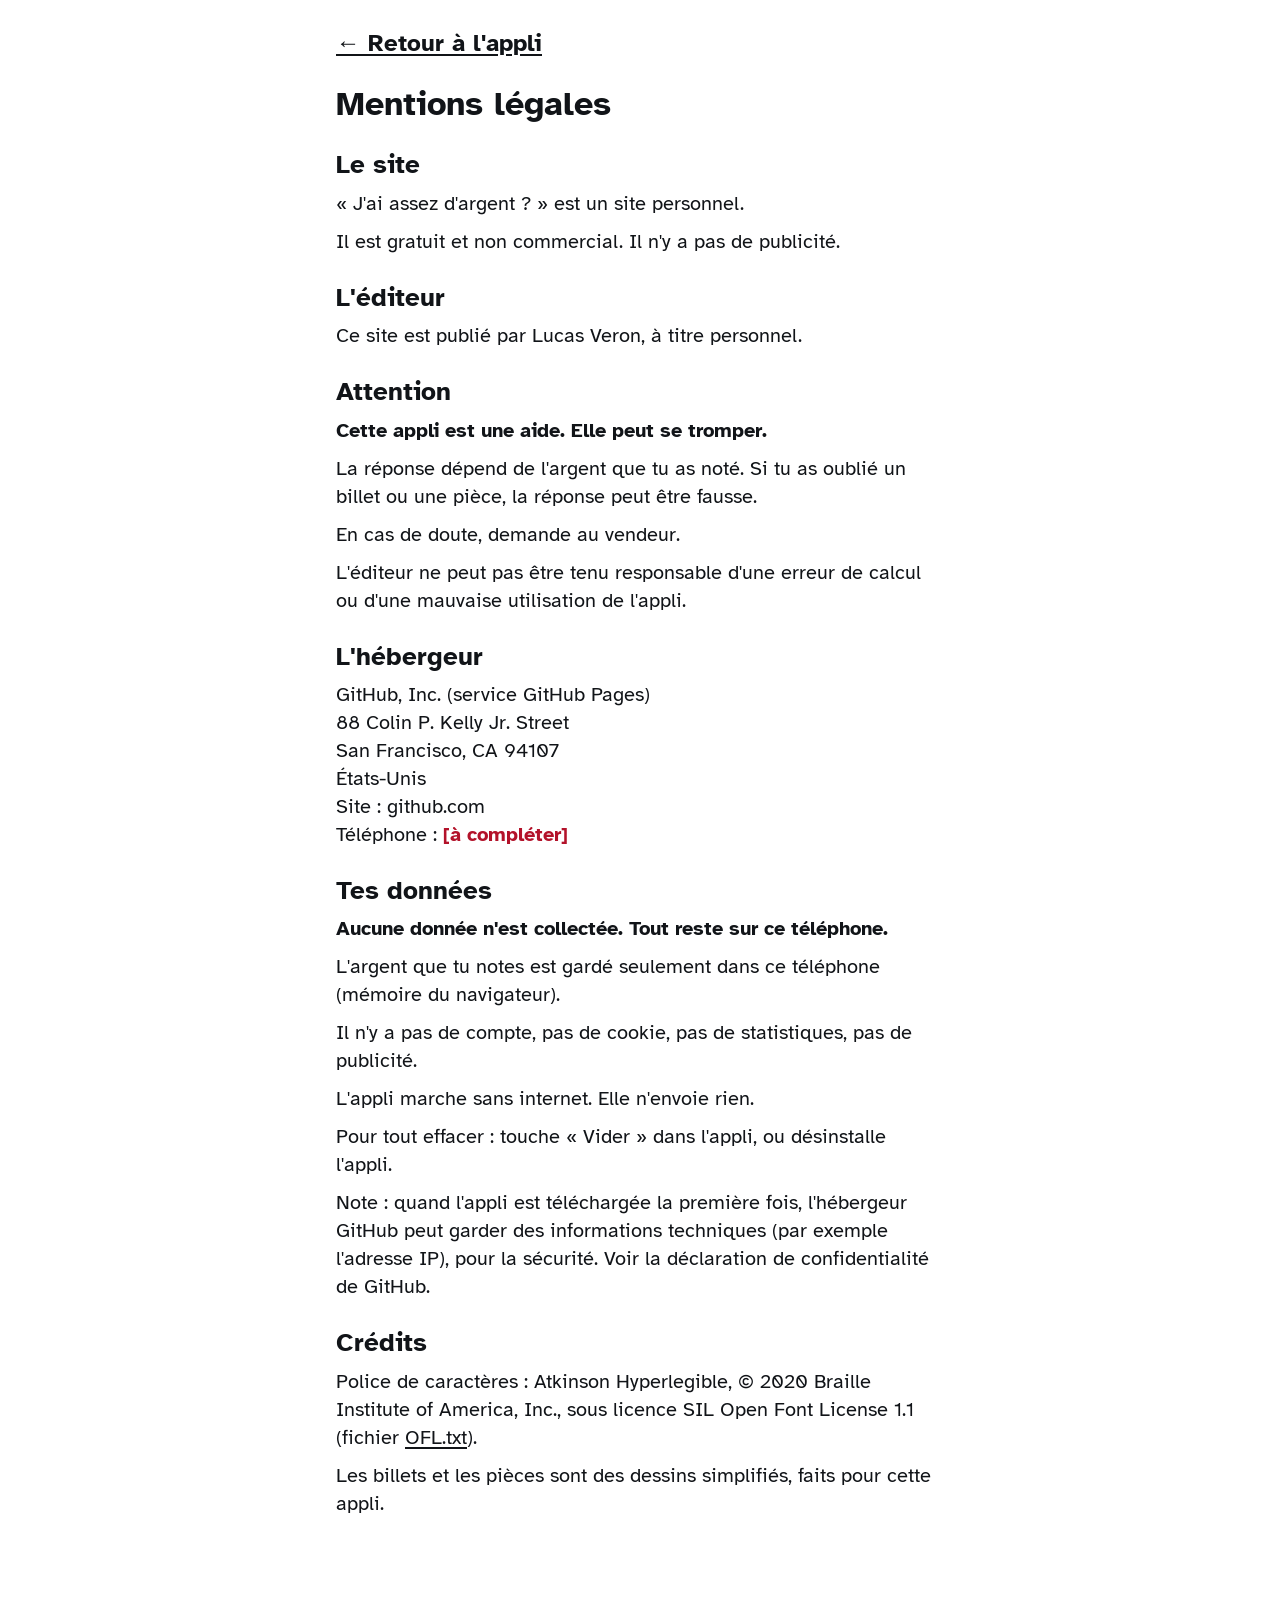
==== mentions-legales.html @ 79e1e434 "finalisation de l'app : documentation et derniers tests" ====
<!DOCTYPE html>
<html lang="fr">
<head>
<meta charset="utf-8">
<meta name="viewport" content="width=device-width, initial-scale=1, viewport-fit=cover">
<!-- Sécurité : la page ne peut charger que ses propres fichiers. Aucun chargement externe. -->
<meta http-equiv="Content-Security-Policy" content="default-src 'self'; object-src 'none'; base-uri 'self'; form-action 'none'">
<meta name="color-scheme" content="light dark">
<meta name="theme-color" content="#ffffff" media="(prefers-color-scheme: light)">
<meta name="theme-color" content="#121417" media="(prefers-color-scheme: dark)">
<title>Mentions légales – J'ai assez d'argent ?</title>
<link rel="icon" href="icons/icon.svg" type="image/svg+xml">
<link rel="stylesheet" href="css/style.css">
</head>
<body>
<main class="legal">
  <a class="retour" href="index.html">← Retour à l'appli</a>

  <h1>Mentions légales</h1>

  <h2>Le site</h2>
  <p>« J'ai assez d'argent ? » est un site personnel.</p>
  <p>Il est gratuit et non commercial. Il n'y a pas de publicité.</p>

  <h2>L'éditeur</h2>
  <p>Ce site est publié par Lucas Veron, à titre personnel.</p>

  <h2>Attention</h2>
  <p><strong>Cette appli est une aide. Elle peut se tromper.</strong></p>
  <p>La réponse dépend de l'argent que tu as noté.
     Si tu as oublié un billet ou une pièce, la réponse peut être fausse.</p>
  <p>En cas de doute, demande au vendeur.</p>
  <p>L'éditeur ne peut pas être tenu responsable d'une erreur de calcul
     ou d'une mauvaise utilisation de l'appli.</p>

  <h2>L'hébergeur</h2>
  <address>
    GitHub, Inc. (service GitHub Pages)<br>
    88 Colin P. Kelly Jr. Street<br>
    San Francisco, CA 94107<br>
    États-Unis<br>
    Site : github.com<br>
    Téléphone : <span class="todo">[à compléter]</span>
  </address>

  <h2>Tes données</h2>
  <p><strong>Aucune donnée n'est collectée. Tout reste sur ce téléphone.</strong></p>
  <p>L'argent que tu notes est gardé seulement dans ce téléphone
     (mémoire du navigateur).</p>
  <p>Il n'y a pas de compte, pas de cookie, pas de statistiques, pas de publicité.</p>
  <p>L'appli marche sans internet. Elle n'envoie rien.</p>
  <p>Pour tout effacer : touche « Vider » dans l'appli,
     ou désinstalle l'appli.</p>
  <p>Note : quand l'appli est téléchargée la première fois,
     l'hébergeur GitHub peut garder des informations techniques
     (par exemple l'adresse IP), pour la sécurité.
     Voir la déclaration de confidentialité de GitHub.</p>

  <h2>Crédits</h2>
  <p>Police de caractères : Atkinson Hyperlegible,
     © 2020 Braille Institute of America, Inc.,
     sous licence SIL Open Font License 1.1
     (fichier <a href="fonts/OFL.txt">OFL.txt</a>).</p>
  <p>Les billets et les pièces sont des dessins simplifiés,
     faits pour cette appli.</p>
</main>
</body>
</html>
---- css/style.css ----
/*
 * Style de l'application (repris de docs/prototype.html).
 * VOICE : calme, direct, une seule chose à la fois (FALC)
 * COULEURS : blanc, encre sombre, bleu pour agir ; vert = oui, rouge = non
 *            (toujours avec un mot et un symbole, jamais la couleur seule)
 * TEXTE : Atkinson Hyperlegible, 20 px minimum
 * TOUCHER : zones de 56 px minimum
 */

/* ---- Police stockée dans l'appli (pas de téléchargement sur internet) ---- */
@font-face {
  font-family: "Atkinson Hyperlegible";
  src: url("../fonts/AtkinsonHyperlegible-Regular.woff2") format("woff2");
  font-weight: 400;
  font-style: normal;
  font-display: swap;
}
@font-face {
  font-family: "Atkinson Hyperlegible";
  src: url("../fonts/AtkinsonHyperlegible-Bold.woff2") format("woff2");
  font-weight: 700;
  font-style: normal;
  font-display: swap;
}

/* ---- Couleurs : thème clair ---- */
:root {
  color-scheme: light dark;
  --bg: #ffffff;
  --card: #f2f4f7;
  --ink: #111418;
  --soft: #4a5260;
  --act: #1450d2;
  --actInk: #ffffff;
  --yes: #0f7a32;
  --yesBg: #e3f6e9;
  --no: #b3122a;
  --noBg: #fde6e9;
  --shadow: rgba(0, 0, 0, .12);
}

/* ---- Couleurs : thème sombre (suit le réglage du téléphone) ---- */
@media (prefers-color-scheme: dark) {
  :root {
    --bg: #121417;
    --card: #1e2228;
    --ink: #f3f5f7;
    --soft: #c3cad5;
    --act: #8fb0ff;      /* bleu clair + texte foncé : bien plus contrasté que du blanc sur bleu */
    --actInk: #0b1020;
    --yes: #5fd987;
    --yesBg: #12301d;
    --no: #ff8a9a;
    --noBg: #3a1419;
    --shadow: rgba(0, 0, 0, .5);
  }
}

* { box-sizing: border-box; min-width: 0; }

html { -webkit-text-size-adjust: 100%; }

body {
  margin: 0;
  background: var(--bg);
  color: var(--ink);
  font: 20px/1.4 "Atkinson Hyperlegible", Verdana, Tahoma, "Segoe UI", Roboto, sans-serif;
  overflow-x: clip;
  -webkit-tap-highlight-color: transparent;
}

main {
  max-width: 640px;
  margin: 0 auto;
  padding: calc(16px + env(safe-area-inset-top)) 16px 150px;
}

button { font-family: inherit; }

button:focus-visible,
[tabindex]:focus-visible {
  outline: 4px solid var(--act);
  outline-offset: 3px;
}

/* Le titre reçoit le focus à chaque écran (pour les lecteurs d'écran) : pas de cadre. */
h1[tabindex]:focus,
h1[tabindex]:focus-visible { outline: none; }

/* ---- Indicateur d'étapes ---- */
.steps {
  display: flex;
  gap: 8px;
  margin: 0 0 14px;
  padding: 0;
  list-style: none;
}
.steps li {
  flex: 1;
  display: flex;
  align-items: center;
  justify-content: center;
  text-align: center;
  min-height: 56px;
  padding: 6px 4px;
  border-radius: 12px;
  border: 3px solid transparent;
  background: var(--card);
  color: var(--soft);
  font-size: 20px;
  line-height: 1.15;
  font-weight: 700;
}
/* Étape en cours : couleur ET bordure épaisse + soulignement (pas seulement la couleur) */
.steps li.on {
  background: var(--act);
  color: var(--actInk);
  border-color: var(--ink);
  text-decoration: underline;
  text-decoration-thickness: 3px;
  text-underline-offset: 4px;
}

h1 { font-size: 34px; line-height: 1.1; margin: 6px 0 4px; }

p.help { margin: 0 0 14px; color: var(--soft); }

/* ---- Écran 1 : Mon argent ---- */
.total {
  font-size: 26px;
  font-weight: 700;
  margin: 10px 0 14px;
  padding: 12px 16px;
  border-radius: 16px;
  background: var(--card);
}
.total b { font-size: 38px; white-space: nowrap; }

.sec {
  font-size: 20px;
  font-weight: 700;
  color: var(--soft);
  margin: 18px 0 8px;
}

.grid { display: grid; grid-template-columns: repeat(3, minmax(0, 1fr)); gap: 10px; }
.grid.notes { grid-template-columns: repeat(2, minmax(0, 1fr)); margin-bottom: 10px; }

.cell {
  position: relative;
  background: var(--card);
  border-radius: 16px;
  padding: 8px 6px 6px;
  display: flex;
  flex-direction: column;
  align-items: center;
  gap: 6px;
}
.cell .add {
  display: block;
  width: 100%;
  min-height: 56px;
  margin: 0;
  padding: 0;
  border: 0;
  border-radius: 12px;
  background: transparent;
  color: inherit;
  text-align: center;
  cursor: pointer;
}
.cell .add:active svg { transform: scale(.94); }
.cell svg { display: block; margin: 0 auto; max-width: 100%; height: auto; }

.badge {
  position: absolute;
  top: 4px;
  right: 6px;
  min-width: 44px;
  height: 44px;
  padding: 0 8px;
  border-radius: 22px;
  border: 2px solid var(--bg);
  background: var(--act);
  color: var(--actInk);
  font-weight: 700;
  font-size: 22px;
  display: none;
  align-items: center;
  justify-content: center;
  pointer-events: none;
}
.badge.show { display: flex; }

.minus {
  width: 100%;
  height: 56px;
  border: 0;
  border-radius: 10px;
  background: var(--bg);
  color: var(--ink);
  font-weight: 700;
  font-size: 30px;
  line-height: 1;
  cursor: pointer;
}
.minus:disabled { opacity: .25; cursor: default; }

/* ---- Barre du bas (gros boutons) ---- */
.bar {
  position: fixed;
  left: 0;
  right: 0;
  bottom: 0;
  padding: 12px 16px calc(12px + env(safe-area-inset-bottom));
  background: var(--bg);
  box-shadow: 0 -6px 20px var(--shadow);
}
.bar .in { max-width: 640px; margin: 0 auto; display: flex; gap: 10px; }

.big {
  flex: 1;
  min-height: 68px;
  border: 0;
  border-radius: 18px;
  background: var(--act);
  color: var(--actInk);
  font-weight: 700;
  font-size: 26px;
  line-height: 1.1;
  cursor: pointer;
}
.big:disabled { opacity: .35; cursor: default; }

.ghost {
  min-height: 68px;
  min-width: 68px;
  padding: 0 18px;
  border: 3px solid var(--soft);
  border-radius: 18px;
  background: transparent;
  color: var(--ink);
  font-weight: 700;
  font-size: 24px;
  line-height: 1;
  cursor: pointer;
}
.ghost.arrow { font-size: 36px; padding: 0 14px; }
.ghost:disabled { opacity: .35; cursor: default; }

/* Question « Tu veux tout enlever ? » au-dessus des boutons Oui / Non */
.bar .in.ask { flex-wrap: wrap; }
.bar .question {
  flex: 0 0 100%;
  margin: 0 0 4px;
  text-align: center;
  font-size: 26px;
  font-weight: 700;
}
.bar .in.ask .ghost { flex: 1; }

/* ---- Écran 2 : Le prix ---- */
.price {
  font-size: clamp(40px, 13vw, 56px);
  font-weight: 700;
  text-align: center;
  padding: 18px 10px;
  border-radius: 20px;
  background: var(--card);
  margin: 6px 0 14px;
  white-space: nowrap;
  letter-spacing: .02em;
}
.price small { font-size: .55em; color: var(--soft); }

.pad { display: grid; grid-template-columns: repeat(3, minmax(0, 1fr)); gap: 10px; }
.pad button {
  height: 72px;
  border: 0;
  border-radius: 16px;
  background: var(--card);
  color: var(--ink);
  font-weight: 700;
  font-size: 34px;
  line-height: 1;
  cursor: pointer;
}
.pad button:active { background: var(--act); color: var(--actInk); }

/* ---- Écran 3 : Réponse ---- */
.answer {
  border-radius: 24px;
  padding: 22px 18px;
  text-align: center;
  margin: 6px 0 16px;
  border: 4px solid currentColor;
}
.answer.yes { background: var(--yesBg); color: var(--yes); }
.answer.no { background: var(--noBg); color: var(--no); }
.answer .sign { font-size: 84px; line-height: 1; font-weight: 700; }
.answer h1 { font-size: 48px; margin: 6px 0; }
.answer p { margin: 4px 0; font-size: 24px; color: var(--ink); }
.answer p b { white-space: nowrap; font-size: 32px; }

.give {
  display: flex;
  flex-wrap: wrap;
  gap: 10px;
  justify-content: center;
  align-items: center;
  padding: 14px;
  background: var(--card);
  border-radius: 18px;
}

.back-money { margin-top: 14px; font-size: 24px; color: var(--ink); }
.back-money b { white-space: nowrap; font-size: 32px; }

.say {
  margin: 14px auto 0;
  display: block;
  min-height: 56px;
  padding: 0 22px;
  border-radius: 14px;
  border: 3px solid currentColor;
  background: transparent;
  color: inherit;
  font-weight: 700;
  font-size: 22px;
  line-height: 1;
  cursor: pointer;
}

/* ---- Pied de page discret (écran 1) et page des mentions légales ---- */
.foot {
  margin-top: 32px;
  padding-top: 16px;
  border-top: 2px solid var(--card);
  color: var(--soft);
  text-align: center;
}
.foot p { margin: 0 0 4px; }
a { color: var(--ink); text-decoration-thickness: 2px; text-underline-offset: 3px; }
a:focus-visible { outline: 4px solid var(--act); outline-offset: 3px; border-radius: 4px; }
.foot a {
  display: inline-flex;
  align-items: center;
  min-height: 56px;
  padding: 0 12px;
  color: var(--soft);
}

.legal h2 { font-size: 26px; margin: 24px 0 6px; }
.legal p, .legal address { margin: 0 0 10px; font-style: normal; }
.legal .todo { font-weight: 700; color: var(--no); }
.legal .retour {
  display: inline-flex;
  align-items: center;
  min-height: 56px;
  margin-bottom: 8px;
  font-weight: 700;
  font-size: 24px;
}

.hide { display: none; }

@media (prefers-reduced-motion: no-preference) {
  .answer { animation: pop .35s ease-out; }
  @keyframes pop { from { transform: scale(.92); opacity: 0; } to { transform: none; opacity: 1; } }
}
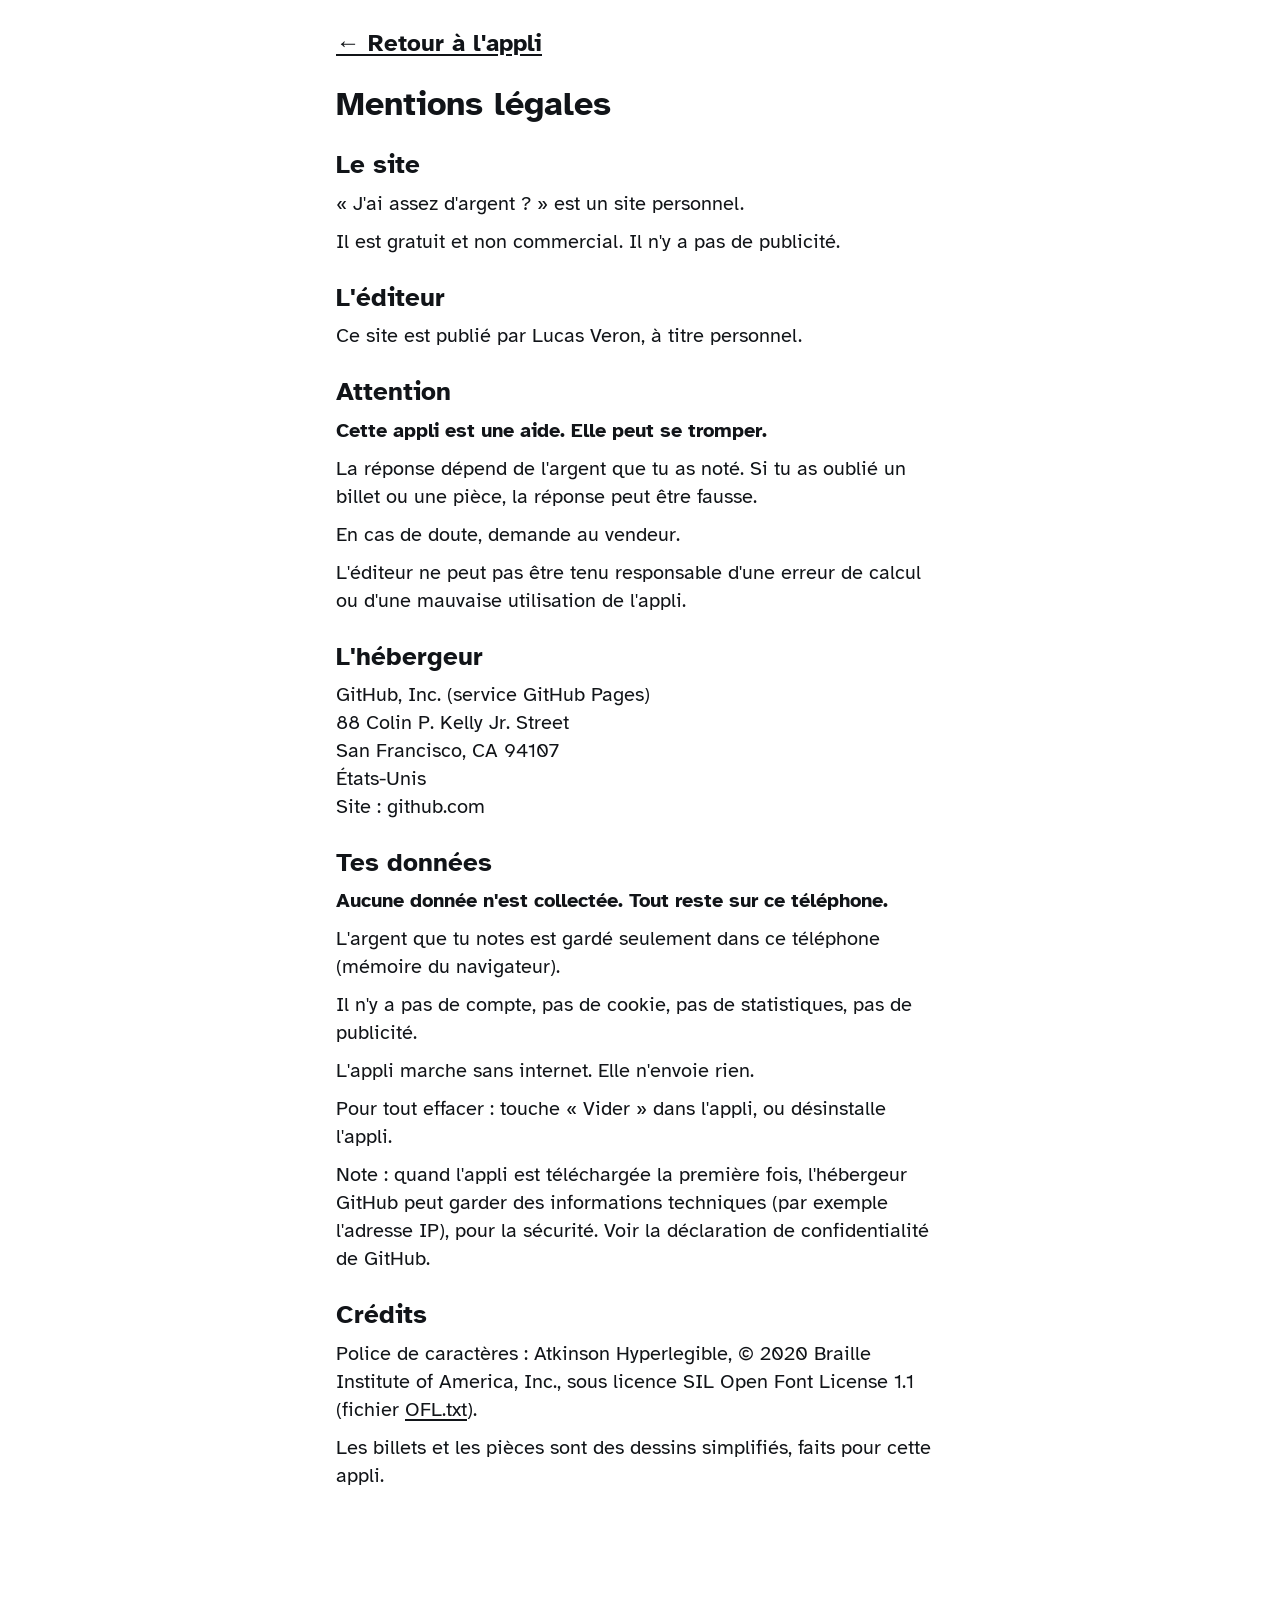
==== commit 3a642b65: "maj du readme et des mentions legales" ====
--- a/mentions-legales.html
+++ b/mentions-legales.html
@@ -40,7 +40,6 @@
     San Francisco, CA 94107<br>
     États-Unis<br>
     Site : github.com<br>
-    Téléphone : <span class="todo">[à compléter]</span>
   </address>
 
   <h2>Tes données</h2>
